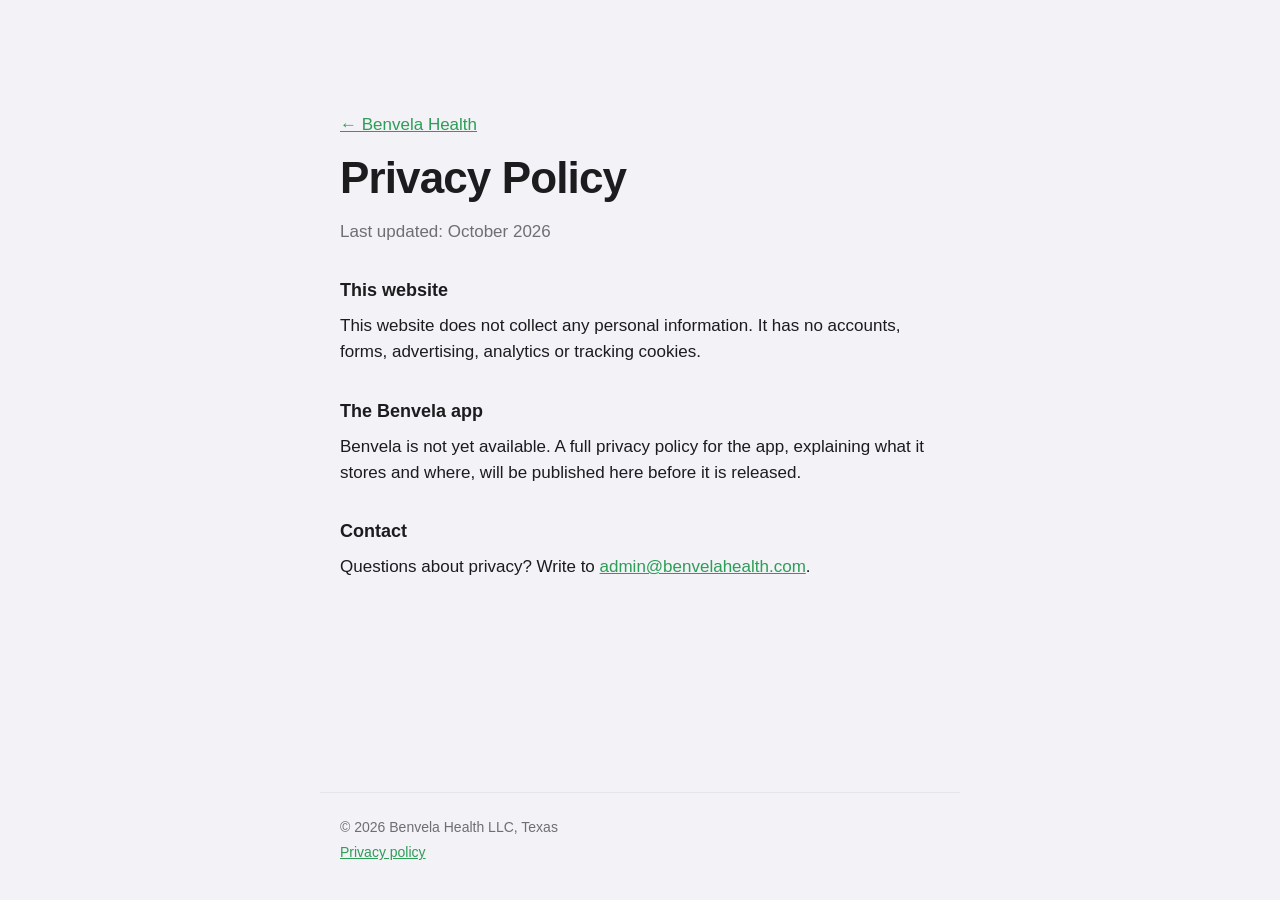
==== website/privacy.html @ 17039889 "Initial Benvela Health website Plain HTML and CSS one-pager and placeholder privacy policy, with a G" ====
<!doctype html>
<html lang="en">
<head>
  <meta charset="utf-8">
  <meta name="viewport" content="width=device-width, initial-scale=1">
  <title>Privacy Policy – Benvela Health</title>
  <meta name="description" content="Privacy policy for the Benvela Health website.">
  <meta name="theme-color" content="#2e9d57">
  <link rel="stylesheet" href="style.css">
</head>
<body>
  <main>
    <p><a href="index.html">&larr; Benvela Health</a></p>
    <h1>Privacy Policy</h1>
    <p class="muted">Last updated: October 2026</p>

    <h2>This website</h2>
    <p>This website does not collect any personal information. It has no accounts, forms, advertising, analytics or tracking cookies.</p>

    <h2>The Benvela app</h2>
    <p>Benvela is not yet available. A full privacy policy for the app, explaining what it stores and where, will be published here before it is released.</p>

    <h2>Contact</h2>
    <p>Questions about privacy? Write to <a href="mailto:admin@benvelahealth.com">admin@benvelahealth.com</a>.</p>
  </main>

  <footer>
    <p>&copy; <span id="year">2026</span> Benvela Health LLC, Texas</p>
    <p><a href="privacy.html">Privacy policy</a></p>
  </footer>
  <script>document.getElementById("year").textContent = new Date().getFullYear();</script>
</body>
</html>
---- website/style.css ----
/* Benvela Health: one accent (green), everything else neutral. Colors match the app's design system. */
:root {
  --background: #f2f2f7;
  --surface: #ffffff;
  --text: #1c1c1e;
  --text-secondary: #6e6e73;
  --separator: #e5e5ea;
  --accent: #2e9d57;
}

@media (prefers-color-scheme: dark) {
  :root {
    --background: #000000;
    --surface: #1c1c1e;
    --text: #ffffff;
    --text-secondary: #8e8e93;
    --separator: #2c2c2e;
    --accent: #5bc77e;
  }
}

* {
  box-sizing: border-box;
}

html {
  -webkit-text-size-adjust: 100%;
}

body {
  margin: 0;
  min-height: 100vh;
  min-height: 100dvh;
  display: flex;
  flex-direction: column;
  background: var(--background);
  color: var(--text);
  font-family: -apple-system, BlinkMacSystemFont, "SF Pro Text", "Helvetica Neue", Arial, sans-serif;
  font-size: 1.0625rem;
  line-height: 1.55;
}

main {
  flex: 1;
  width: 100%;
  max-width: 40rem;
  margin: 0 auto;
  padding: 4rem 1.25rem 2rem;
}

.mark {
  width: 3rem;
  height: 3rem;
  border-radius: 50%;
  background: var(--accent);
  margin-bottom: 1.5rem;
}

h1 {
  margin: 0 0 1rem;
  font-size: clamp(2rem, 8vw, 2.75rem);
  line-height: 1.1;
  letter-spacing: -0.02em;
}

h2 {
  margin: 2rem 0 0.5rem;
  font-size: 1.125rem;
}

p {
  margin: 0 0 1rem;
  overflow-wrap: anywhere;
}

.lead {
  font-size: 1.1875rem;
}

.card {
  margin-top: 2rem;
  padding: 1.25rem;
  background: var(--surface);
  border-radius: 1rem;
}

.card p:last-child {
  margin-bottom: 0;
}

.badge {
  display: inline-block;
  padding: 0.5rem 1rem;
  border-radius: 999px;
  background: var(--accent);
  color: #ffffff;
  font-weight: 600;
}

@media (prefers-color-scheme: dark) {
  .badge {
    color: #04170b;
  }
}

.muted {
  color: var(--text-secondary);
}

a {
  color: var(--accent);
}

a:focus-visible {
  outline: 2px solid var(--accent);
  outline-offset: 2px;
  border-radius: 2px;
}

footer {
  width: 100%;
  max-width: 40rem;
  margin: 0 auto;
  padding: 1.5rem 1.25rem 2rem;
  border-top: 1px solid var(--separator);
  color: var(--text-secondary);
  font-size: 0.875rem;
}

footer p {
  margin: 0 0 0.25rem;
}

@media (min-width: 40rem) {
  main {
    padding-top: 7rem;
  }
}
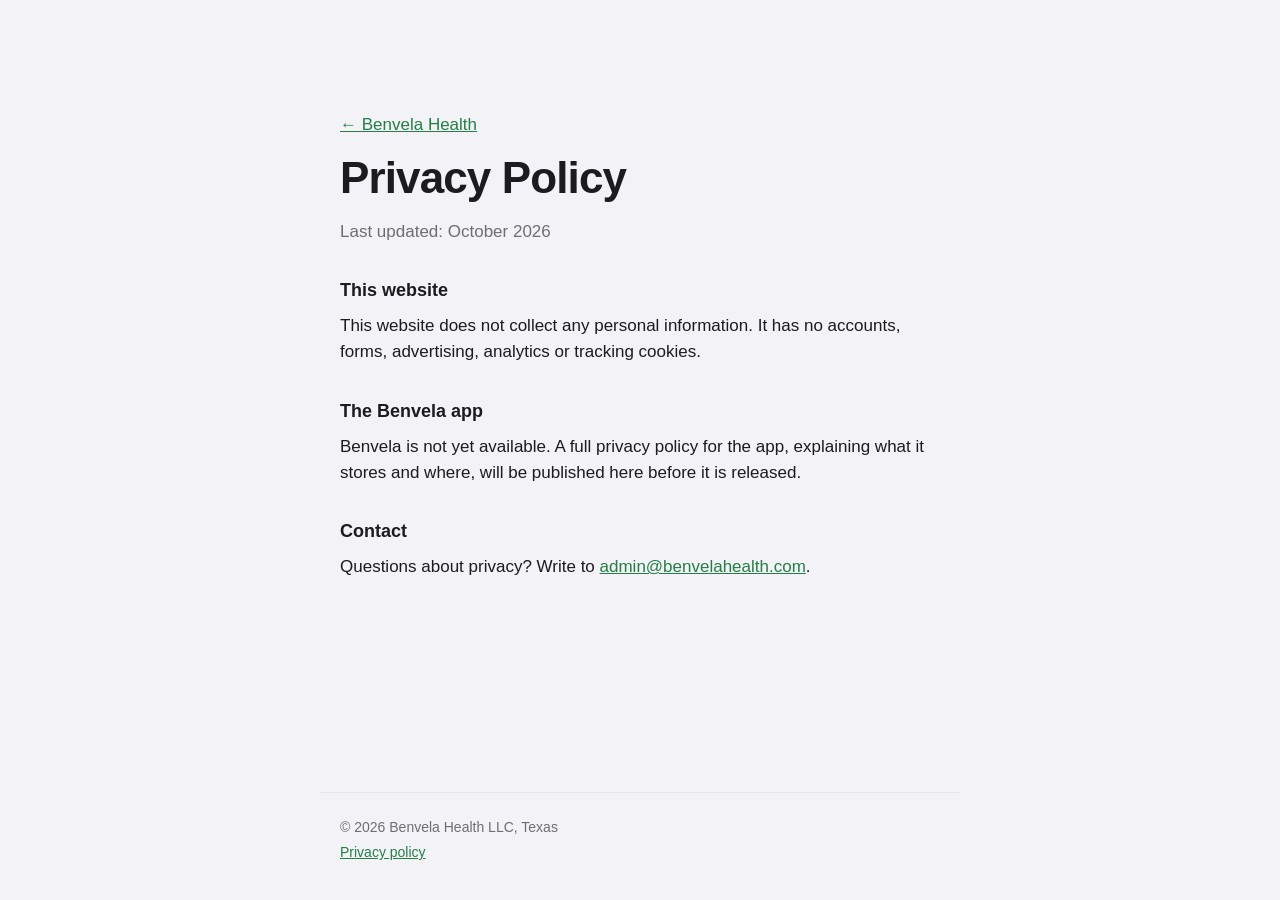
==== commit c97688dc: "Match the app's deeper green The app's light-mode green moved from #2E9D57 to #257E46 (netzero PR 42" ====
--- a/website/privacy.html
+++ b/website/privacy.html
@@ -5,7 +5,7 @@
   <meta name="viewport" content="width=device-width, initial-scale=1">
   <title>Privacy Policy – Benvela Health</title>
   <meta name="description" content="Privacy policy for the Benvela Health website.">
-  <meta name="theme-color" content="#2e9d57">
+  <meta name="theme-color" content="#257e46">
   <link rel="stylesheet" href="style.css">
 </head>
 <body>
--- a/website/style.css
+++ b/website/style.css
@@ -5,7 +5,7 @@
   --text: #1c1c1e;
   --text-secondary: #6e6e73;
   --separator: #e5e5ea;
-  --accent: #2e9d57;
+  --accent: #257e46;
 }
 
 @media (prefers-color-scheme: dark) {
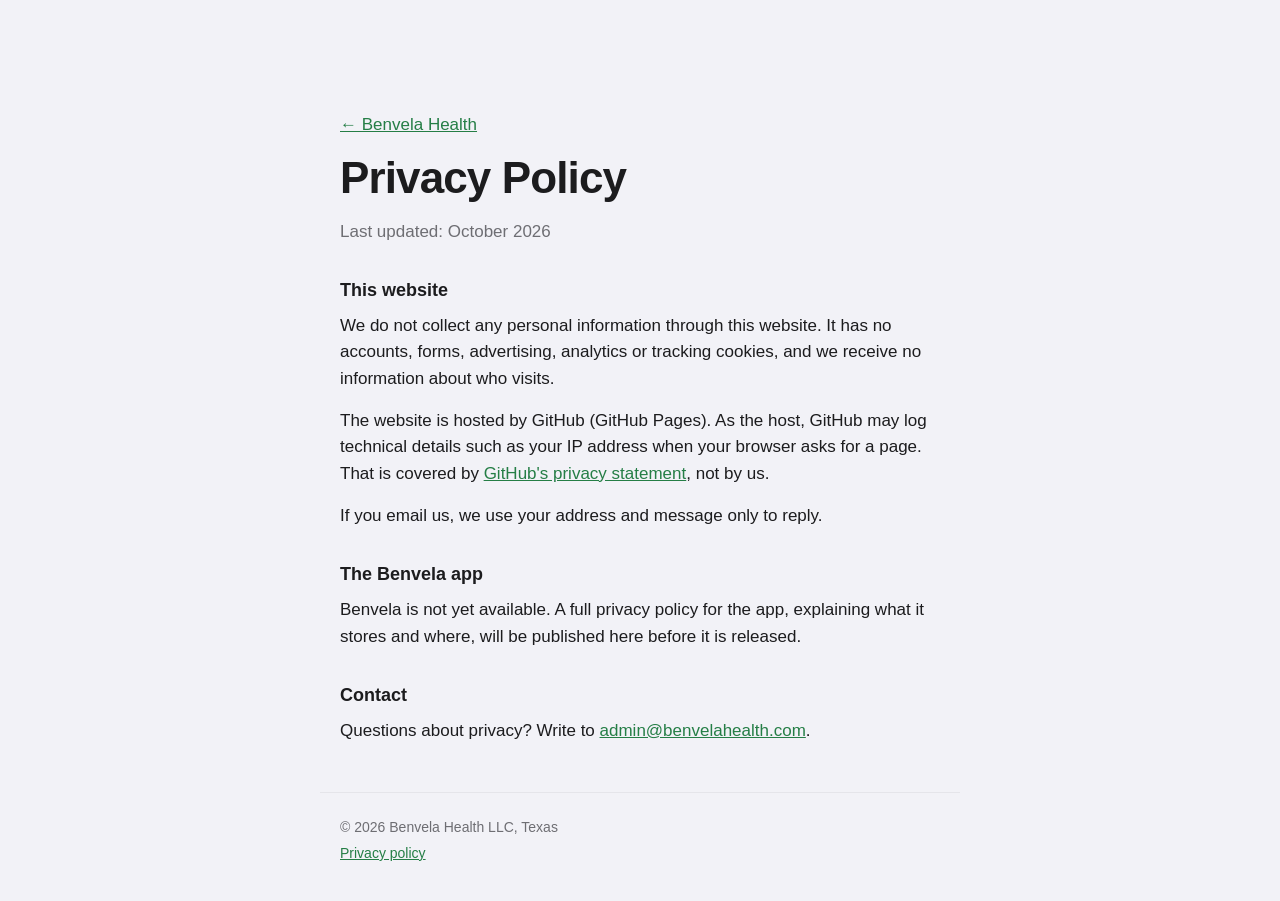
==== commit d5a315d7: "Privacy page: say that GitHub, the host, may log visitors' IP addresses The page said the website co" ====
--- a/website/privacy.html
+++ b/website/privacy.html
@@ -5,7 +5,7 @@
   <meta name="viewport" content="width=device-width, initial-scale=1">
   <title>Privacy Policy – Benvela Health</title>
   <meta name="description" content="Privacy policy for the Benvela Health website.">
-  <meta name="theme-color" content="#257e46">
+  <meta name="theme-color" content="#2e9d57">
   <link rel="stylesheet" href="style.css">
 </head>
 <body>
@@ -15,7 +15,9 @@
     <p class="muted">Last updated: October 2026</p>
 
     <h2>This website</h2>
-    <p>This website does not collect any personal information. It has no accounts, forms, advertising, analytics or tracking cookies.</p>
+    <p>We do not collect any personal information through this website. It has no accounts, forms, advertising, analytics or tracking cookies, and we receive no information about who visits.</p>
+    <p>The website is hosted by GitHub (GitHub Pages). As the host, GitHub may log technical details such as your IP address when your browser asks for a page. That is covered by <a href="https://docs.github.com/en/site-policy/privacy-policies/github-general-privacy-statement">GitHub's privacy statement</a>, not by us.</p>
+    <p>If you email us, we use your address and message only to reply.</p>
 
     <h2>The Benvela app</h2>
     <p>Benvela is not yet available. A full privacy policy for the app, explaining what it stores and where, will be published here before it is released.</p>
